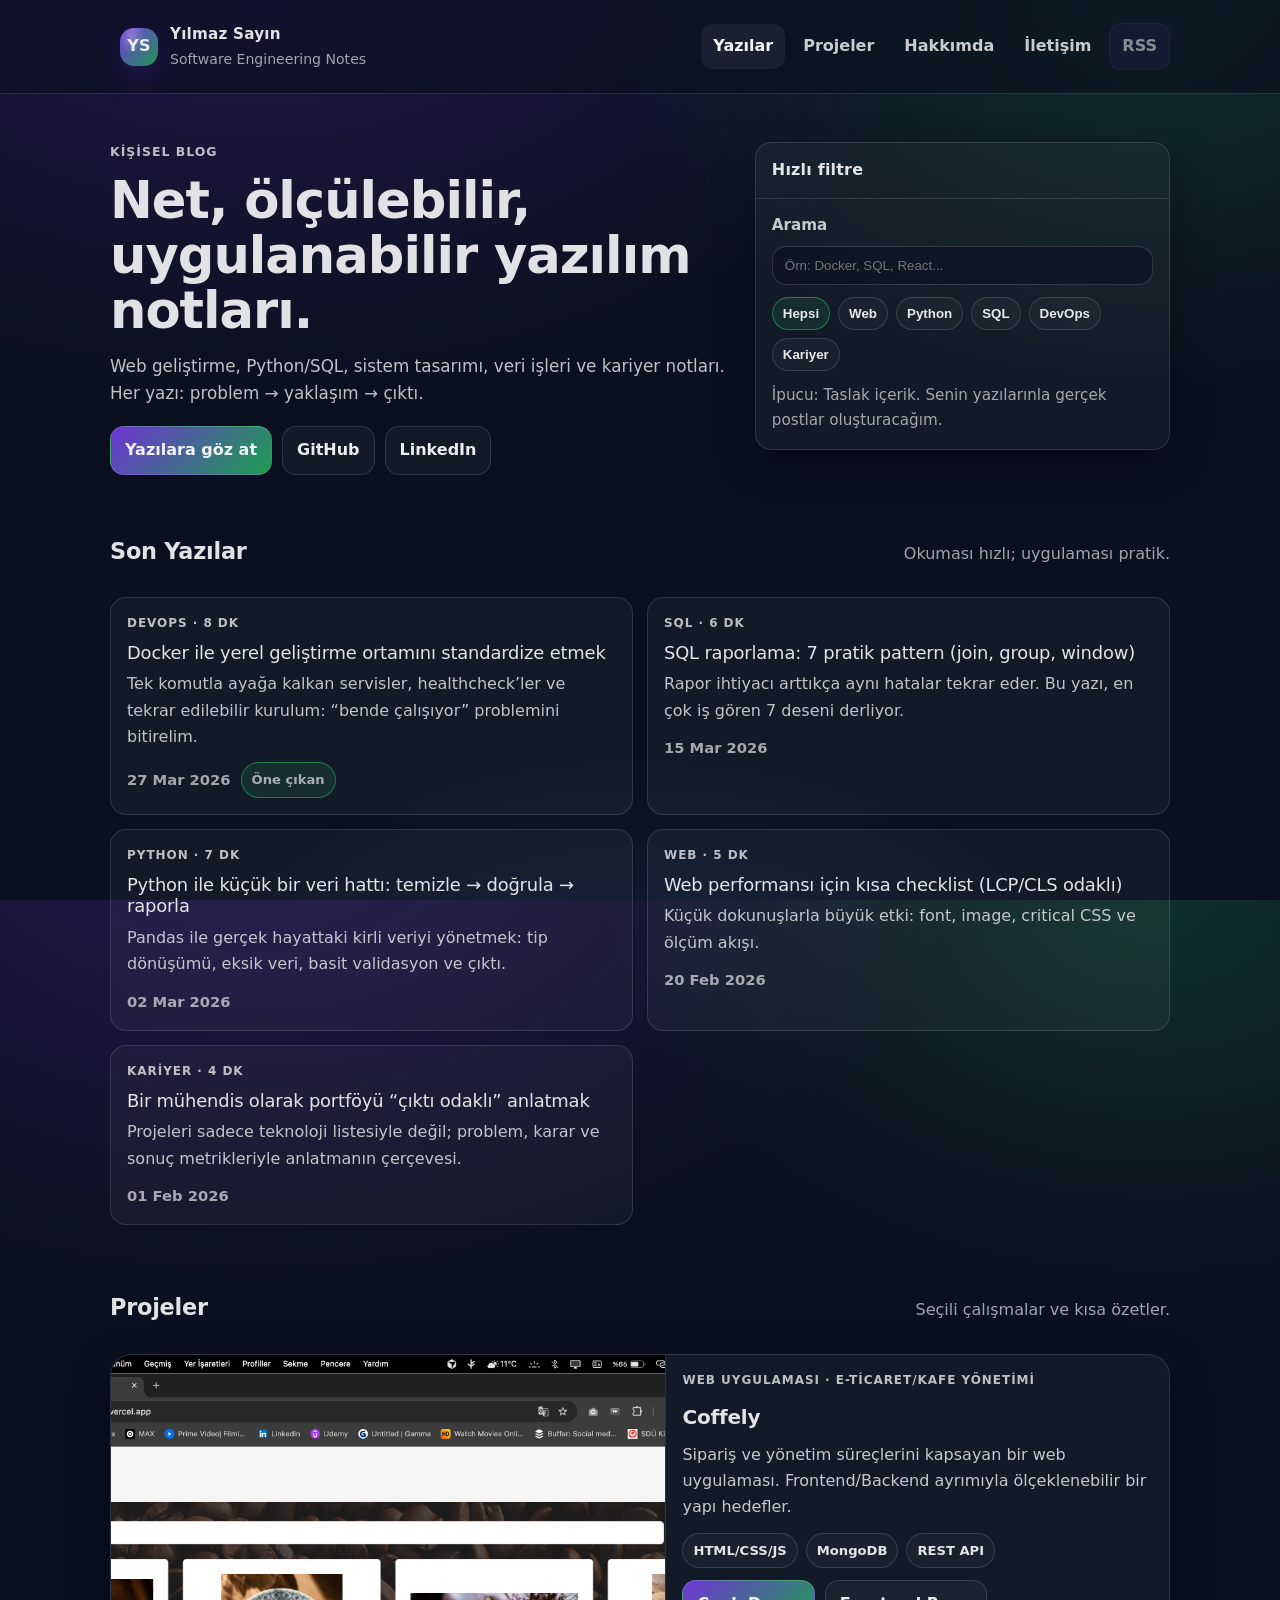
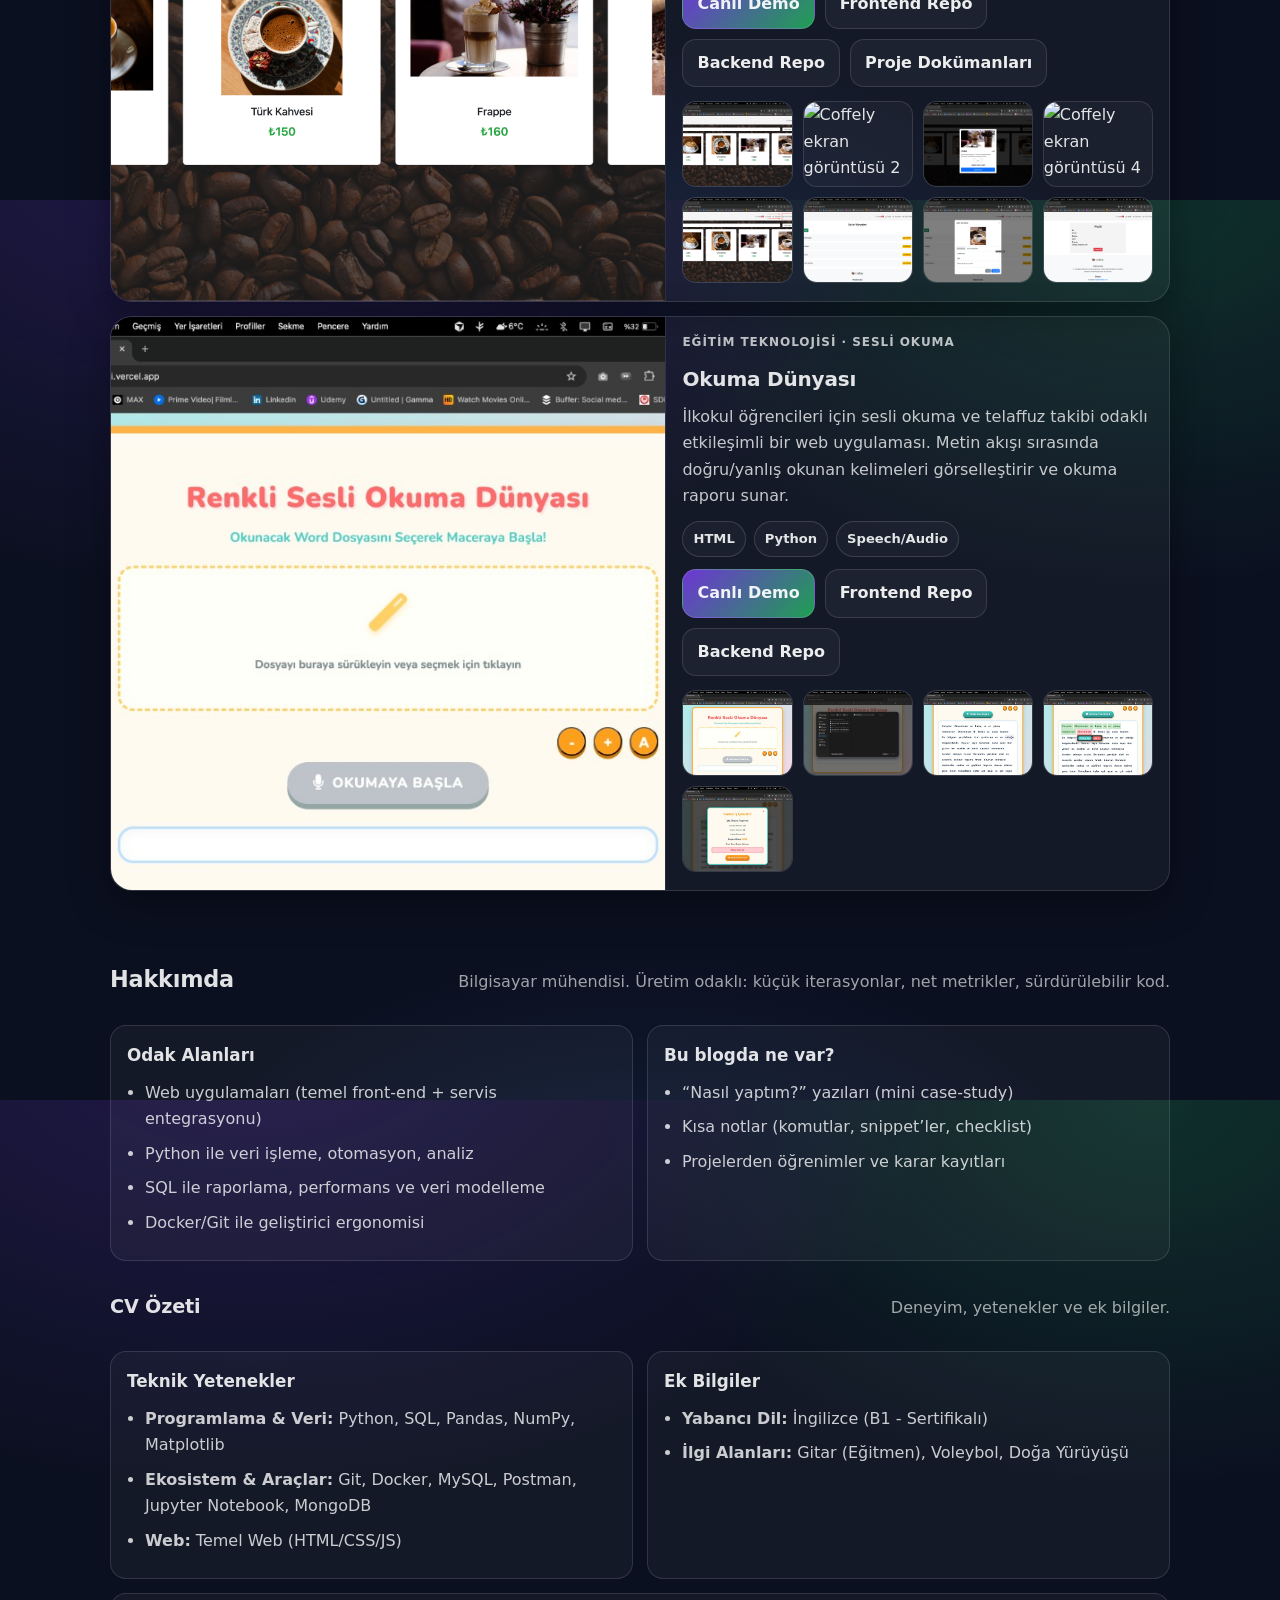
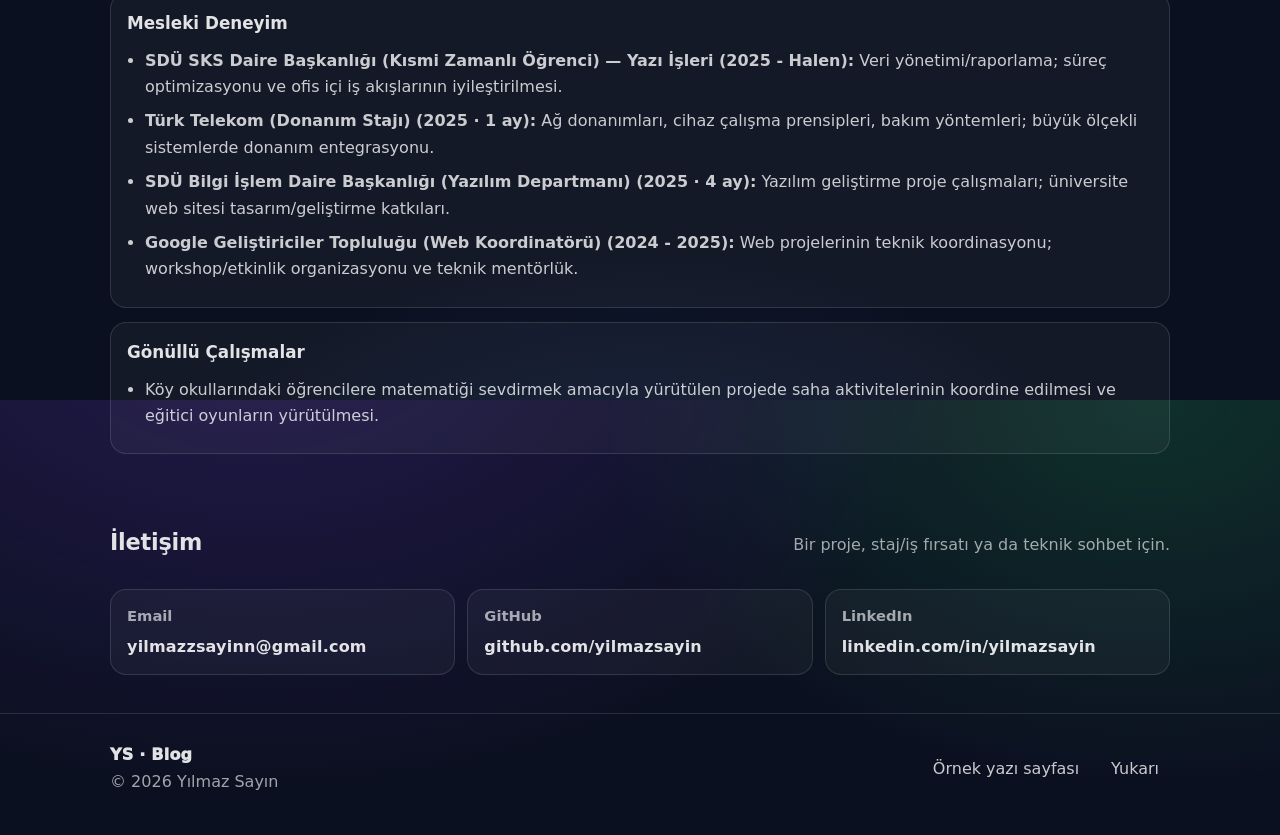
==== blog/index.html @ c6aad38f "Add files via upload" ====
<!doctype html>
<html lang="tr">
  <head>
    <meta charset="UTF-8" />
    <meta name="viewport" content="width=device-width, initial-scale=1.0" />
    <meta name="color-scheme" content="dark light" />
    <meta name="theme-color" content="#0b1020" />
    <meta
      name="description"
      content="Yılmaz Sayın’ın kişisel blogu — yazılım, veri, sistemler ve üretkenlik notları."
    />
    <title>Yılmaz Sayın | Blog</title>
    <link rel="stylesheet" href="./styles.css" />
  </head>
  <body>
    <a class="skip-link" href="#content">İçeriğe atla</a>

    <header class="topbar">
      <div class="container topbar__inner">
        <a class="brand" href="./index.html" aria-label="Ana sayfa">
          <span class="brand__mark">YS</span>
          <span class="brand__text">
            <strong>Yılmaz Sayın</strong>
            <span>Software Engineering Notes</span>
          </span>
        </a>

        <nav class="nav" aria-label="Site menüsü">
          <a class="nav__link is-active" href="./index.html">Yazılar</a>
          <a class="nav__link" href="#projects">Projeler</a>
          <a class="nav__link" href="#about">Hakkımda</a>
          <a class="nav__link" href="#contact">İletişim</a>
          <a class="nav__button" href="./rss.xml" aria-disabled="true" title="Taslak">
            RSS
          </a>
        </nav>
      </div>
    </header>

    <main id="content">
      <section class="hero">
        <div class="container hero__inner">
          <div class="hero__copy">
            <p class="kicker">Kişisel Blog</p>
            <h1>Net, ölçülebilir, uygulanabilir yazılım notları.</h1>
            <p class="lede">
              Web geliştirme, Python/SQL, sistem tasarımı, veri işleri ve kariyer notları.
              Her yazı: problem → yaklaşım → çıktı.
            </p>
            <div class="hero__cta">
              <a class="btn btn--primary" href="#posts">Yazılara göz at</a>
              <a class="btn" href="https://github.com/yilmazsayin" target="_blank" rel="noreferrer">
                GitHub
              </a>
              <a class="btn" href="https://linkedin.com/in/yilmazsayin" target="_blank" rel="noreferrer">
                LinkedIn
              </a>
            </div>
          </div>

          <aside class="hero__panel">
            <div class="panel">
              <div class="panel__title">Hızlı filtre</div>
              <div class="panel__body">
                <label class="field" for="q">
                  <span>Arama</span>
                  <input id="q" name="q" type="search" placeholder="Örn: Docker, SQL, React..." autocomplete="off" />
                </label>

                <div class="chips" aria-label="Etiketler">
                  <button class="chip is-active" data-tag="all" type="button">Hepsi</button>
                  <button class="chip" data-tag="web" type="button">Web</button>
                  <button class="chip" data-tag="python" type="button">Python</button>
                  <button class="chip" data-tag="sql" type="button">SQL</button>
                  <button class="chip" data-tag="devops" type="button">DevOps</button>
                  <button class="chip" data-tag="career" type="button">Kariyer</button>
                </div>

                <div class="panel__hint">
                  İpucu: Taslak içerik. Senin yazılarınla gerçek postlar oluşturacağım.
                </div>
              </div>
            </div>
          </aside>
        </div>
      </section>

      <section id="posts" class="section">
        <div class="container">
          <div class="section__head">
            <h2>Son Yazılar</h2>
            <p class="muted">Okuması hızlı; uygulaması pratik.</p>
          </div>

          <div class="post-grid" id="postGrid" aria-live="polite"></div>
        </div>
      </section>

      <section id="projects" class="section">
        <div class="container">
          <div class="section__head">
            <h2>Projeler</h2>
            <p class="muted">Seçili çalışmalar ve kısa özetler.</p>
          </div>

          <div class="project-grid">
            <article class="project-card">
              <div class="project-card__media">
                <img
                  src="./assets/coffely/1.png"
                  width="1200"
                  height="630"
                  alt="Coffely uygulaması ekran görüntüsü"
                  loading="lazy"
                />
              </div>
              <div class="project-card__body">
                <div class="project-card__kicker">Web Uygulaması · E-Ticaret/Kafe Yönetimi</div>
                <h3 class="project-card__title">Coffely</h3>
                <p class="project-card__desc">
                  Sipariş ve yönetim süreçlerini kapsayan bir web uygulaması. Frontend/Backend ayrımıyla ölçeklenebilir bir yapı hedefler.
                </p>
                <div class="project-card__meta">
                  <span class="badge">HTML/CSS/JS</span>
                  <span class="badge">MongoDB</span>
                  <span class="badge">REST API</span>
                </div>
                <div class="project-card__actions">
                  <a class="btn btn--primary" href="https://coffely-fe.vercel.app/" target="_blank" rel="noreferrer">
                    Canlı Demo
                  </a>
                  <a class="btn" href="https://github.com/yilmazsayin/CoffelyFE" target="_blank" rel="noreferrer">
                    Frontend Repo
                  </a>
                  <a class="btn" href="https://github.com/yilmazsayin/CoffelyBE" target="_blank" rel="noreferrer">
                    Backend Repo
                  </a>
                  <a class="btn" href="https://github.com/yilmazsayin/Coffely" target="_blank" rel="noreferrer">
                    Proje Dokümanları
                  </a>
                </div>

                <div class="project-gallery" aria-label="Coffely ekran görüntüleri">
                  <a class="project-gallery__item" href="./assets/coffely/1.png">
                    <img src="./assets/coffely/1.png" alt="Coffely ekran görüntüsü 1" loading="lazy" />
                  </a>
                  <a class="project-gallery__item" href="./assets/coffely/2.png">
                    <img src="./assets/coffely/2.png" alt="Coffely ekran görüntüsü 2" loading="lazy" />
                  </a>
                  <a class="project-gallery__item" href="./assets/coffely/3.png">
                    <img src="./assets/coffely/3.png" alt="Coffely ekran görüntüsü 3" loading="lazy" />
                  </a>
                  <a class="project-gallery__item" href="./assets/coffely/4.png">
                    <img src="./assets/coffely/4.png" alt="Coffely ekran görüntüsü 4" loading="lazy" />
                  </a>
                  <a class="project-gallery__item" href="./assets/coffely/5.png">
                    <img src="./assets/coffely/5.png" alt="Coffely ekran görüntüsü 5" loading="lazy" />
                  </a>
                  <a class="project-gallery__item" href="./assets/coffely/6.png">
                    <img src="./assets/coffely/6.png" alt="Coffely ekran görüntüsü 6" loading="lazy" />
                  </a>
                  <a class="project-gallery__item" href="./assets/coffely/7.png">
                    <img src="./assets/coffely/7.png" alt="Coffely ekran görüntüsü 7" loading="lazy" />
                  </a>
                  <a class="project-gallery__item" href="./assets/coffely/8.png">
                    <img src="./assets/coffely/8.png" alt="Coffely ekran görüntüsü 8" loading="lazy" />
                  </a>
                </div>
              </div>
            </article>

            <article class="project-card">
              <div class="project-card__media">
                <img
                  src="./assets/okumadunyasi/1.png"
                  width="1200"
                  height="630"
                  alt="Okuma Dünyası uygulaması ekran görüntüsü"
                  loading="lazy"
                />
              </div>
              <div class="project-card__body">
                <div class="project-card__kicker">Eğitim Teknolojisi · Sesli Okuma</div>
                <h3 class="project-card__title">Okuma Dünyası</h3>
                <p class="project-card__desc">
                  İlkokul öğrencileri için sesli okuma ve telaffuz takibi odaklı etkileşimli bir web uygulaması.
                  Metin akışı sırasında doğru/yanlış okunan kelimeleri görselleştirir ve okuma raporu sunar.
                </p>
                <div class="project-card__meta">
                  <span class="badge">HTML</span>
                  <span class="badge">Python</span>
                  <span class="badge">Speech/Audio</span>
                </div>
                <div class="project-card__actions">
                  <a class="btn btn--primary" href="https://okumadunyasi.vercel.app/" target="_blank" rel="noreferrer">
                    Canlı Demo
                  </a>
                  <a class="btn" href="https://github.com/yilmazsayin/okumadunyasi" target="_blank" rel="noreferrer">
                    Frontend Repo
                  </a>
                  <a class="btn" href="https://github.com/yilmazsayin/okumadunyasiBE" target="_blank" rel="noreferrer">
                    Backend Repo
                  </a>
                </div>

                <div class="project-gallery" aria-label="Okuma Dünyası ekran görüntüleri">
                  <a class="project-gallery__item" href="./assets/okumadunyasi/1.png">
                    <img src="./assets/okumadunyasi/1.png" alt="Okuma Dünyası ekran görüntüsü 1" loading="lazy" />
                  </a>
                  <a class="project-gallery__item" href="./assets/okumadunyasi/2.png">
                    <img src="./assets/okumadunyasi/2.png" alt="Okuma Dünyası ekran görüntüsü 2" loading="lazy" />
                  </a>
                  <a class="project-gallery__item" href="./assets/okumadunyasi/3.png">
                    <img src="./assets/okumadunyasi/3.png" alt="Okuma Dünyası ekran görüntüsü 3" loading="lazy" />
                  </a>
                  <a class="project-gallery__item" href="./assets/okumadunyasi/4.png">
                    <img src="./assets/okumadunyasi/4.png" alt="Okuma Dünyası ekran görüntüsü 4" loading="lazy" />
                  </a>
                  <a class="project-gallery__item" href="./assets/okumadunyasi/5.png">
                    <img src="./assets/okumadunyasi/5.png" alt="Okuma Dünyası ekran görüntüsü 5" loading="lazy" />
                  </a>
                </div>
              </div>
            </article>
          </div>
        </div>
      </section>

      <section id="about" class="section section--alt">
        <div class="container">
          <div class="section__head">
            <h2>Hakkımda</h2>
            <p class="muted">
              Bilgisayar mühendisi. Üretim odaklı: küçük iterasyonlar, net metrikler, sürdürülebilir kod.
            </p>
          </div>

          <div class="two-col">
            <div class="card">
              <h3>Odak Alanları</h3>
              <ul class="list">
                <li>Web uygulamaları (temel front-end + servis entegrasyonu)</li>
                <li>Python ile veri işleme, otomasyon, analiz</li>
                <li>SQL ile raporlama, performans ve veri modelleme</li>
                <li>Docker/Git ile geliştirici ergonomisi</li>
              </ul>
            </div>

            <div class="card">
              <h3>Bu blogda ne var?</h3>
              <ul class="list">
                <li>“Nasıl yaptım?” yazıları (mini case-study)</li>
                <li>Kısa notlar (komutlar, snippet’ler, checklist)</li>
                <li>Projelerden öğrenimler ve karar kayıtları</li>
              </ul>
            </div>
          </div>

          <div class="section__head" style="margin-top: 18px;">
            <h2 style="font-size: 1.2rem; margin: 0;">CV Özeti</h2>
            <p class="muted">Deneyim, yetenekler ve ek bilgiler.</p>
          </div>

          <div class="two-col">
            <div class="card">
              <h3>Teknik Yetenekler</h3>
              <ul class="list">
                <li>
                  <strong>Programlama & Veri:</strong> Python, SQL, Pandas, NumPy, Matplotlib
                </li>
                <li>
                  <strong>Ekosistem & Araçlar:</strong> Git, Docker, MySQL, Postman, Jupyter Notebook, MongoDB
                </li>
                <li><strong>Web:</strong> Temel Web (HTML/CSS/JS)</li>
              </ul>
            </div>

            <div class="card">
              <h3>Ek Bilgiler</h3>
              <ul class="list">
                <li><strong>Yabancı Dil:</strong> İngilizce (B1 - Sertifikalı)</li>
                <li><strong>İlgi Alanları:</strong> Gitar (Eğitmen), Voleybol, Doğa Yürüyüşü</li>
              </ul>
            </div>
          </div>

          <div class="card" style="margin-top: 14px;">
            <h3>Mesleki Deneyim</h3>
            <ul class="list">
              <li>
                <strong>SDÜ SKS Daire Başkanlığı (Kısmi Zamanlı Öğrenci) — Yazı İşleri (2025 - Halen):</strong>
                Veri yönetimi/raporlama; süreç optimizasyonu ve ofis içi iş akışlarının iyileştirilmesi.
              </li>
              <li>
                <strong>Türk Telekom (Donanım Stajı) (2025 · 1 ay):</strong>
                Ağ donanımları, cihaz çalışma prensipleri, bakım yöntemleri; büyük ölçekli sistemlerde donanım entegrasyonu.
              </li>
              <li>
                <strong>SDÜ Bilgi İşlem Daire Başkanlığı (Yazılım Departmanı) (2025 · 4 ay):</strong>
                Yazılım geliştirme proje çalışmaları; üniversite web sitesi tasarım/geliştirme katkıları.
              </li>
              <li>
                <strong>Google Geliştiriciler Topluluğu (Web Koordinatörü) (2024 - 2025):</strong>
                Web projelerinin teknik koordinasyonu; workshop/etkinlik organizasyonu ve teknik mentörlük.
              </li>
            </ul>
          </div>

          <div class="card" style="margin-top: 14px;">
            <h3>Gönüllü Çalışmalar</h3>
            <ul class="list">
              <li>
                Köy okullarındaki öğrencilere matematiği sevdirmek amacıyla yürütülen projede saha aktivitelerinin koordine edilmesi
                ve eğitici oyunların yürütülmesi.
              </li>
            </ul>
          </div>
        </div>
      </section>

      <section id="contact" class="section">
        <div class="container">
          <div class="section__head">
            <h2>İletişim</h2>
            <p class="muted">Bir proje, staj/iş fırsatı ya da teknik sohbet için.</p>
          </div>

          <div class="contact-card">
            <a class="contact-card__item" href="mailto:yilmazzsayinn@gmail.com">
              <span class="contact-card__label">Email</span>
              <span class="contact-card__value">yilmazzsayinn@gmail.com</span>
            </a>
            <a class="contact-card__item" href="https://github.com/yilmazsayin" target="_blank" rel="noreferrer">
              <span class="contact-card__label">GitHub</span>
              <span class="contact-card__value">github.com/yilmazsayin</span>
            </a>
            <a class="contact-card__item" href="https://linkedin.com/in/yilmazsayin" target="_blank" rel="noreferrer">
              <span class="contact-card__label">LinkedIn</span>
              <span class="contact-card__value">linkedin.com/in/yilmazsayin</span>
            </a>
          </div>
        </div>
      </section>
    </main>

    <footer class="footer">
      <div class="container footer__inner">
        <div class="footer__left">
          <div class="footer__brand">YS · Blog</div>
          <div class="muted">© <span id="year"></span> Yılmaz Sayın</div>
        </div>
        <div class="footer__right">
          <a class="footer__link" href="./post.html">Örnek yazı sayfası</a>
          <a class="footer__link" href="#content">Yukarı</a>
        </div>
      </div>
    </footer>

    <div class="lightbox" id="lightbox" hidden>
      <button class="lightbox__backdrop" id="lightboxBackdrop" type="button" aria-label="Kapat"></button>
      <div class="lightbox__dialog" role="dialog" aria-modal="true" aria-label="Proje görseli">
        <button class="lightbox__close" id="lightboxClose" type="button" aria-label="Kapat">×</button>
        <img class="lightbox__image" id="lightboxImage" src="" alt="" />
        <div class="lightbox__toolbar">
          <button class="lightbox__nav" id="lightboxPrev" type="button" aria-label="Önceki görsel">←</button>
          <span class="lightbox__counter" id="lightboxCounter">1 / 1</span>
          <button class="lightbox__nav" id="lightboxNext" type="button" aria-label="Sonraki görsel">→</button>
        </div>
      </div>
    </div>

    <script src="./script.js" defer></script>
  </body>
</html>
---- blog/styles.css ----
:root {
  --bg: #0b1020;
  --panel: rgba(255, 255, 255, 0.05);
  --panel2: rgba(255, 255, 255, 0.07);
  --border: rgba(255, 255, 255, 0.12);
  --text: rgba(255, 255, 255, 0.88);
  --muted: rgba(255, 255, 255, 0.62);
  --accent: #7c3aed;
  --accent2: #22c55e;
  --shadow: 0 12px 40px rgba(0, 0, 0, 0.35);
  --radius: 16px;
  --max: 1060px;
}

* {
  box-sizing: border-box;
}

html,
body {
  height: 100%;
}

body {
  margin: 0;
  font-family: ui-sans-serif, system-ui, -apple-system, Segoe UI, Roboto, Helvetica, Arial, "Apple Color Emoji",
    "Segoe UI Emoji";
  color: var(--text);
  background:
    radial-gradient(1200px 800px at 20% -10%, rgba(124, 58, 237, 0.22), transparent 60%),
    radial-gradient(1000px 700px at 90% 0%, rgba(34, 197, 94, 0.18), transparent 55%),
    radial-gradient(900px 600px at 50% 120%, rgba(59, 130, 246, 0.14), transparent 55%),
    var(--bg);
  line-height: 1.65;
}

a {
  color: inherit;
}

.container {
  width: min(92vw, var(--max));
  margin: 0 auto;
}

.skip-link {
  position: absolute;
  left: -9999px;
  top: 8px;
  background: #000;
  color: #fff;
  padding: 10px 12px;
  border-radius: 12px;
  z-index: 1000;
}
.skip-link:focus {
  left: 12px;
}

.topbar {
  position: sticky;
  top: 0;
  z-index: 50;
  backdrop-filter: blur(14px);
  background: rgba(11, 16, 32, 0.62);
  border-bottom: 1px solid var(--border);
}

.topbar__inner {
  display: flex;
  align-items: center;
  justify-content: space-between;
  gap: 14px;
  padding: 14px 0;
}

.brand {
  display: inline-flex;
  align-items: center;
  gap: 12px;
  text-decoration: none;
  border-radius: 14px;
  padding: 8px 10px;
}
.brand:hover {
  background: rgba(255, 255, 255, 0.05);
}
.brand__mark {
  width: 38px;
  height: 38px;
  display: grid;
  place-items: center;
  border-radius: 14px;
  background:
    radial-gradient(60% 80% at 30% 20%, rgba(255, 255, 255, 0.28), transparent 60%),
    linear-gradient(135deg, rgba(124, 58, 237, 0.95), rgba(34, 197, 94, 0.75));
  box-shadow: 0 14px 30px rgba(124, 58, 237, 0.18);
  font-weight: 900;
  letter-spacing: 0.2px;
}
.brand__text {
  display: flex;
  flex-direction: column;
  gap: 1px;
}
.brand__text strong {
  font-size: 0.95rem;
  letter-spacing: 0.2px;
}
.brand__text span {
  font-size: 0.88rem;
  color: var(--muted);
}

.nav {
  display: flex;
  align-items: center;
  gap: 6px;
  flex-wrap: wrap;
  justify-content: flex-end;
}

.nav__link {
  text-decoration: none;
  padding: 9px 12px;
  border-radius: 12px;
  font-weight: 750;
  color: rgba(255, 255, 255, 0.78);
  transition: background 0.2s, color 0.2s;
}
.nav__link:hover,
.nav__link.is-active {
  color: rgba(255, 255, 255, 0.95);
  background: rgba(255, 255, 255, 0.06);
}

.nav__button {
  text-decoration: none;
  padding: 9px 12px;
  border-radius: 12px;
  font-weight: 850;
  background: rgba(124, 58, 237, 0.14);
  border: 1px solid rgba(124, 58, 237, 0.26);
  color: rgba(255, 255, 255, 0.92);
}
.nav__button[aria-disabled="true"] {
  opacity: 0.55;
  cursor: not-allowed;
}

.hero {
  padding: 48px 0 22px 0;
}
.hero__inner {
  display: grid;
  grid-template-columns: 1.2fr 0.8fr;
  gap: 22px;
  align-items: start;
}

.kicker {
  color: rgba(255, 255, 255, 0.72);
  font-weight: 850;
  letter-spacing: 0.08em;
  text-transform: uppercase;
  font-size: 0.78rem;
  margin: 0 0 10px 0;
}

h1 {
  font-size: clamp(2rem, 4vw, 3.2rem);
  line-height: 1.08;
  margin: 0 0 14px 0;
  letter-spacing: -0.02em;
}

.lede {
  color: rgba(255, 255, 255, 0.74);
  font-size: 1.05rem;
  margin: 0 0 18px 0;
}

.hero__cta {
  display: flex;
  flex-wrap: wrap;
  gap: 10px;
}

.btn {
  display: inline-flex;
  align-items: center;
  justify-content: center;
  gap: 10px;
  padding: 10px 14px;
  border-radius: 14px;
  text-decoration: none;
  font-weight: 850;
  border: 1px solid var(--border);
  background: rgba(255, 255, 255, 0.04);
  color: rgba(255, 255, 255, 0.92);
  transition: transform 0.15s, background 0.15s, border-color 0.15s;
}
.btn:hover {
  transform: translateY(-1px);
  background: rgba(255, 255, 255, 0.06);
}
.btn--primary {
  background: linear-gradient(135deg, rgba(124, 58, 237, 0.88), rgba(34, 197, 94, 0.78));
  border-color: rgba(255, 255, 255, 0.14);
}

.panel {
  background: rgba(255, 255, 255, 0.04);
  border: 1px solid var(--border);
  border-radius: var(--radius);
  box-shadow: var(--shadow);
  overflow: hidden;
}
.panel__title {
  padding: 14px 16px;
  border-bottom: 1px solid var(--border);
  font-weight: 900;
  letter-spacing: 0.2px;
}
.panel__body {
  padding: 14px 16px 16px 16px;
}
.panel__hint {
  margin-top: 12px;
  color: var(--muted);
  font-size: 0.95rem;
}

.field {
  display: grid;
  gap: 8px;
}
.field span {
  color: rgba(255, 255, 255, 0.76);
  font-weight: 800;
  font-size: 0.95rem;
}
.field input {
  width: 100%;
  padding: 11px 12px;
  border-radius: 14px;
  border: 1px solid rgba(255, 255, 255, 0.14);
  background: rgba(11, 16, 32, 0.55);
  color: rgba(255, 255, 255, 0.92);
  outline: none;
}
.field input:focus {
  border-color: rgba(124, 58, 237, 0.6);
  box-shadow: 0 0 0 4px rgba(124, 58, 237, 0.18);
}

.chips {
  display: flex;
  flex-wrap: wrap;
  gap: 8px;
  margin-top: 12px;
}
.chip {
  border: 1px solid rgba(255, 255, 255, 0.14);
  background: rgba(255, 255, 255, 0.03);
  color: rgba(255, 255, 255, 0.9);
  padding: 8px 10px;
  border-radius: 999px;
  font-weight: 850;
  cursor: pointer;
}
.chip:hover {
  background: rgba(255, 255, 255, 0.06);
}
.chip.is-active {
  border-color: rgba(34, 197, 94, 0.55);
  background: rgba(34, 197, 94, 0.12);
}

.section {
  padding: 28px 0;
}
.section--alt {
  padding: 34px 0;
}
.section__head {
  display: flex;
  align-items: baseline;
  justify-content: space-between;
  gap: 10px;
  flex-wrap: wrap;
  margin-bottom: 14px;
}
.section__head h2 {
  margin: 0;
  font-size: 1.4rem;
  letter-spacing: -0.01em;
}
.muted {
  color: var(--muted);
}

.post-grid {
  display: grid;
  grid-template-columns: repeat(12, 1fr);
  gap: 14px;
}

.project-grid {
  display: grid;
  grid-template-columns: 1fr;
  gap: 14px;
}

.project-card {
  display: grid;
  grid-template-columns: 1.05fr 0.95fr;
  gap: 0;
  background: rgba(255, 255, 255, 0.04);
  border: 1px solid var(--border);
  border-radius: calc(var(--radius) + 6px);
  overflow: hidden;
  box-shadow: var(--shadow);
}

.project-card__media {
  background:
    radial-gradient(70% 60% at 30% 20%, rgba(124, 58, 237, 0.35), transparent 60%),
    radial-gradient(70% 60% at 70% 80%, rgba(34, 197, 94, 0.25), transparent 55%),
    rgba(11, 16, 32, 0.5);
  border-right: 1px solid rgba(255, 255, 255, 0.1);
  min-height: 220px;
}
.project-card__media img {
  width: 100%;
  height: 100%;
  display: block;
  object-fit: cover;
}

.project-card__body {
  padding: 16px 16px 18px 16px;
}
.project-card__kicker {
  color: rgba(255, 255, 255, 0.72);
  font-weight: 900;
  letter-spacing: 0.08em;
  text-transform: uppercase;
  font-size: 0.75rem;
}
.project-card__title {
  margin: 10px 0 8px 0;
  font-size: 1.25rem;
  letter-spacing: -0.01em;
}
.project-card__desc {
  margin: 0 0 12px 0;
  color: rgba(255, 255, 255, 0.76);
}
.project-card__meta {
  display: flex;
  flex-wrap: wrap;
  gap: 8px;
  margin-bottom: 12px;
}
.project-card__actions {
  display: flex;
  flex-wrap: wrap;
  gap: 10px;
}
.project-card__note {
  margin: 12px 0 0 0;
  font-size: 0.95rem;
}

.project-gallery {
  display: grid;
  grid-template-columns: repeat(4, 1fr);
  gap: 10px;
  margin-top: 14px;
}
.project-gallery__item {
  border-radius: 14px;
  overflow: hidden;
  border: 1px solid rgba(255, 255, 255, 0.12);
  background: rgba(255, 255, 255, 0.03);
  text-decoration: none;
  transition: transform 0.15s, border-color 0.15s, background 0.15s;
}
.project-gallery__item:hover {
  transform: translateY(-1px);
  border-color: rgba(34, 197, 94, 0.45);
  background: rgba(255, 255, 255, 0.05);
}
.project-gallery__item img {
  width: 100%;
  height: 84px;
  display: block;
  object-fit: cover;
}

.lightbox[hidden] {
  display: none;
}

.lightbox {
  position: fixed;
  inset: 0;
  z-index: 120;
}

.lightbox__backdrop {
  position: absolute;
  inset: 0;
  border: 0;
  width: 100%;
  height: 100%;
  background: rgba(2, 6, 23, 0.82);
  cursor: zoom-out;
}

.lightbox__dialog {
  position: relative;
  width: min(92vw, 1080px);
  margin: 3.2vh auto 0 auto;
  border-radius: 16px;
  border: 1px solid rgba(255, 255, 255, 0.14);
  background: rgba(10, 14, 28, 0.98);
  box-shadow: var(--shadow);
  padding: 12px;
}

.lightbox__image {
  width: 100%;
  max-height: 78vh;
  object-fit: contain;
  border-radius: 12px;
  display: block;
  background: #020617;
}

.lightbox__close {
  position: absolute;
  top: 8px;
  right: 8px;
  width: 38px;
  height: 38px;
  border-radius: 10px;
  border: 1px solid rgba(255, 255, 255, 0.2);
  background: rgba(2, 6, 23, 0.72);
  color: #fff;
  font-size: 1.5rem;
  line-height: 1;
  cursor: pointer;
}

.lightbox__toolbar {
  display: flex;
  align-items: center;
  justify-content: center;
  gap: 12px;
  margin-top: 10px;
}

.lightbox__nav {
  min-width: 46px;
  height: 38px;
  border-radius: 10px;
  border: 1px solid rgba(255, 255, 255, 0.2);
  background: rgba(255, 255, 255, 0.05);
  color: #fff;
  font-size: 1rem;
  font-weight: 900;
  cursor: pointer;
}

.lightbox__counter {
  min-width: 76px;
  text-align: center;
  color: rgba(255, 255, 255, 0.86);
  font-weight: 800;
}

.post-card {
  grid-column: span 6;
  background: rgba(255, 255, 255, 0.04);
  border: 1px solid var(--border);
  border-radius: var(--radius);
  padding: 16px;
  text-decoration: none;
  transition: transform 0.15s, border-color 0.15s, background 0.15s;
}
.post-card:hover {
  transform: translateY(-2px);
  background: rgba(255, 255, 255, 0.06);
  border-color: rgba(124, 58, 237, 0.42);
}
.post-card__kicker {
  color: rgba(255, 255, 255, 0.72);
  font-weight: 900;
  letter-spacing: 0.08em;
  text-transform: uppercase;
  font-size: 0.75rem;
}
.post-card__title {
  margin: 8px 0 8px 0;
  font-size: 1.12rem;
  line-height: 1.2;
  letter-spacing: -0.01em;
}
.post-card__excerpt {
  margin: 0 0 12px 0;
  color: rgba(255, 255, 255, 0.74);
}
.post-card__meta {
  display: flex;
  align-items: center;
  gap: 10px;
  color: var(--muted);
  font-weight: 750;
  font-size: 0.92rem;
}
.badge {
  display: inline-flex;
  align-items: center;
  gap: 8px;
  padding: 6px 10px;
  border-radius: 999px;
  border: 1px solid rgba(255, 255, 255, 0.14);
  background: rgba(255, 255, 255, 0.03);
  font-weight: 900;
  font-size: 0.82rem;
}
.badge--accent {
  border-color: rgba(34, 197, 94, 0.5);
  background: rgba(34, 197, 94, 0.12);
}

.two-col {
  display: grid;
  grid-template-columns: 1fr 1fr;
  gap: 14px;
}
.card {
  background: rgba(255, 255, 255, 0.04);
  border: 1px solid var(--border);
  border-radius: var(--radius);
  padding: 16px;
}
.card h3 {
  margin: 0 0 10px 0;
  font-size: 1.05rem;
}
.list {
  margin: 0;
  padding-left: 18px;
}
.list li {
  margin: 8px 0;
  color: rgba(255, 255, 255, 0.78);
}

.contact-card {
  display: grid;
  grid-template-columns: repeat(3, 1fr);
  gap: 12px;
}
.contact-card__item {
  text-decoration: none;
  background: rgba(255, 255, 255, 0.04);
  border: 1px solid var(--border);
  border-radius: var(--radius);
  padding: 14px 16px;
  transition: transform 0.15s, border-color 0.15s, background 0.15s;
}
.contact-card__item:hover {
  transform: translateY(-2px);
  background: rgba(255, 255, 255, 0.06);
  border-color: rgba(34, 197, 94, 0.42);
}
.contact-card__label {
  display: block;
  color: var(--muted);
  font-weight: 850;
  font-size: 0.92rem;
}
.contact-card__value {
  display: block;
  margin-top: 6px;
  font-weight: 900;
  letter-spacing: 0.2px;
}

.footer {
  padding: 28px 0 40px 0;
  border-top: 1px solid var(--border);
  margin-top: 10px;
}
.footer__inner {
  display: flex;
  align-items: center;
  justify-content: space-between;
  gap: 12px;
  flex-wrap: wrap;
}
.footer__brand {
  font-weight: 950;
  letter-spacing: 0.2px;
}
.footer__right {
  display: flex;
  gap: 10px;
  flex-wrap: wrap;
}
.footer__link {
  text-decoration: none;
  padding: 8px 10px;
  border-radius: 12px;
  color: rgba(255, 255, 255, 0.78);
  border: 1px solid transparent;
}
.footer__link:hover {
  border-color: rgba(255, 255, 255, 0.12);
  background: rgba(255, 255, 255, 0.04);
  color: rgba(255, 255, 255, 0.92);
}

/* Article page */
.article {
  background: rgba(255, 255, 255, 0.04);
  border: 1px solid var(--border);
  border-radius: calc(var(--radius) + 4px);
  padding: 18px;
  box-shadow: var(--shadow);
}
.article__head h1 {
  margin-top: 8px;
  font-size: clamp(1.7rem, 3.3vw, 2.6rem);
}
.article__meta {
  display: flex;
  align-items: center;
  gap: 10px;
  flex-wrap: wrap;
  margin-top: 10px;
}
.dot {
  color: rgba(255, 255, 255, 0.28);
}
.article__body {
  margin-top: 18px;
  color: rgba(255, 255, 255, 0.82);
}
.article__body h2 {
  margin-top: 22px;
  margin-bottom: 10px;
  font-size: 1.2rem;
  letter-spacing: -0.01em;
}
.article__body pre {
  background: rgba(11, 16, 32, 0.65);
  border: 1px solid rgba(255, 255, 255, 0.14);
  border-radius: 14px;
  padding: 14px;
  overflow-x: auto;
}
.article__body code {
  font-family: ui-monospace, SFMono-Regular, Menlo, Monaco, Consolas, "Liberation Mono", "Courier New", monospace;
  font-size: 0.95rem;
}
.callout {
  background: rgba(34, 197, 94, 0.08);
  border: 1px solid rgba(34, 197, 94, 0.22);
  border-radius: 14px;
  padding: 12px 14px;
}
.article__foot {
  display: flex;
  gap: 10px;
  flex-wrap: wrap;
  margin-top: 18px;
}

@media (max-width: 900px) {
  .hero__inner {
    grid-template-columns: 1fr;
  }
  .project-card {
    grid-template-columns: 1fr;
  }
  .project-card__media {
    border-right: none;
    border-bottom: 1px solid rgba(255, 255, 255, 0.1);
    min-height: 200px;
  }
  .project-gallery {
    grid-template-columns: repeat(3, 1fr);
  }
  .contact-card {
    grid-template-columns: 1fr;
  }
}

@media (max-width: 720px) {
  .post-card {
    grid-column: span 12;
  }
  .two-col {
    grid-template-columns: 1fr;
  }
  .project-gallery {
    grid-template-columns: repeat(2, 1fr);
  }
  .lightbox__dialog {
    width: 95vw;
    margin-top: 1.5vh;
  }
  .lightbox__image {
    max-height: 74vh;
  }
}
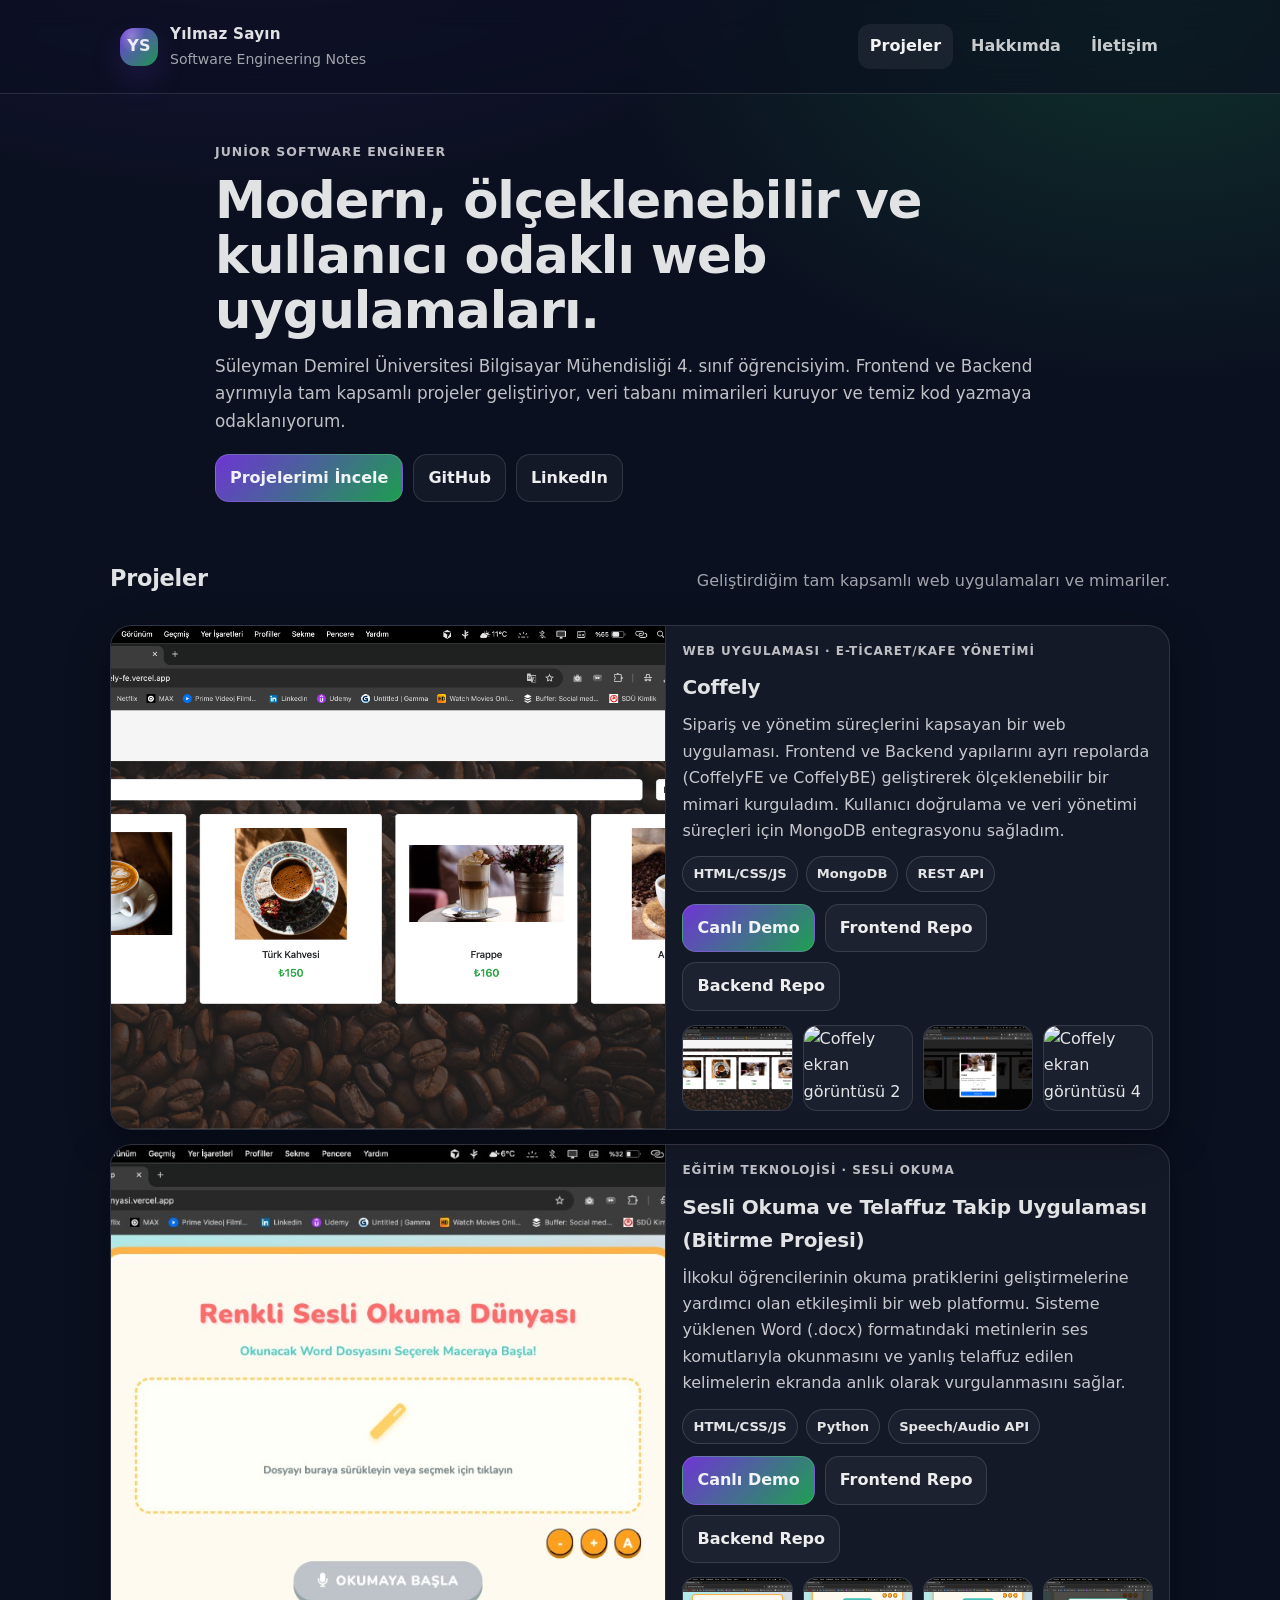
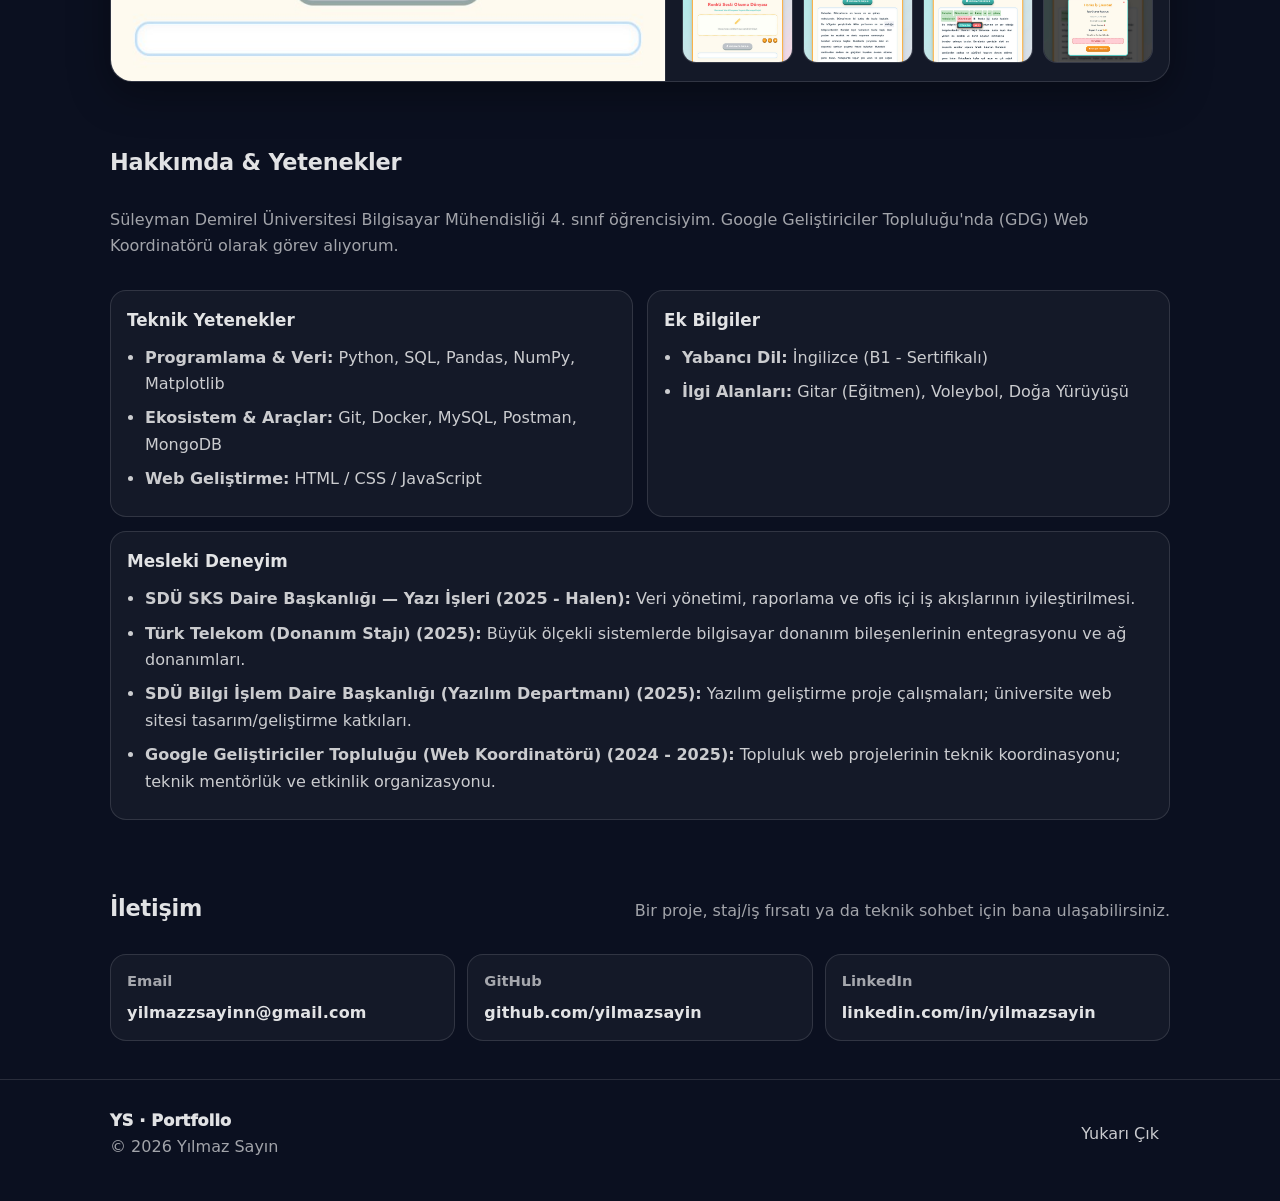
==== commit e128ef0c: "Add files via upload" ====
--- a/blog/index.html
+++ b/blog/index.html
@@ -7,9 +7,9 @@
     <meta name="theme-color" content="#0b1020" />
     <meta
       name="description"
-      content="Yılmaz Sayın’ın kişisel blogu — yazılım, veri, sistemler ve üretkenlik notları."
+      content="Yılmaz Sayın | Junior Software Engineer Portfolyosu"
     />
-    <title>Yılmaz Sayın | Blog</title>
+    <title>Yılmaz Sayın | Software Engineer</title>
     <link rel="stylesheet" href="./styles.css" />
   </head>
   <body>
@@ -26,29 +26,24 @@
         </a>
 
         <nav class="nav" aria-label="Site menüsü">
-          <a class="nav__link is-active" href="./index.html">Yazılar</a>
-          <a class="nav__link" href="#projects">Projeler</a>
+          <a class="nav__link is-active" href="#projects">Projeler</a>
           <a class="nav__link" href="#about">Hakkımda</a>
           <a class="nav__link" href="#contact">İletişim</a>
-          <a class="nav__button" href="./rss.xml" aria-disabled="true" title="Taslak">
-            RSS
-          </a>
         </nav>
       </div>
     </header>
 
     <main id="content">
       <section class="hero">
-        <div class="container hero__inner">
+        <div class="container hero__inner" style="grid-template-columns: 1fr; max-width: 850px;">
           <div class="hero__copy">
-            <p class="kicker">Kişisel Blog</p>
-            <h1>Net, ölçülebilir, uygulanabilir yazılım notları.</h1>
+            <p class="kicker">Junior Software Engineer</p>
+            <h1>Modern, ölçeklenebilir ve kullanıcı odaklı web uygulamaları.</h1>
             <p class="lede">
-              Web geliştirme, Python/SQL, sistem tasarımı, veri işleri ve kariyer notları.
-              Her yazı: problem → yaklaşım → çıktı.
+              Süleyman Demirel Üniversitesi Bilgisayar Mühendisliği 4. sınıf öğrencisiyim. Frontend ve Backend ayrımıyla tam kapsamlı projeler geliştiriyor, veri tabanı mimarileri kuruyor ve temiz kod yazmaya odaklanıyorum.
             </p>
             <div class="hero__cta">
-              <a class="btn btn--primary" href="#posts">Yazılara göz at</a>
+              <a class="btn btn--primary" href="#projects">Projelerimi İncele</a>
               <a class="btn" href="https://github.com/yilmazsayin" target="_blank" rel="noreferrer">
                 GitHub
               </a>
@@ -57,42 +52,6 @@
               </a>
             </div>
           </div>
-
-          <aside class="hero__panel">
-            <div class="panel">
-              <div class="panel__title">Hızlı filtre</div>
-              <div class="panel__body">
-                <label class="field" for="q">
-                  <span>Arama</span>
-                  <input id="q" name="q" type="search" placeholder="Örn: Docker, SQL, React..." autocomplete="off" />
-                </label>
-
-                <div class="chips" aria-label="Etiketler">
-                  <button class="chip is-active" data-tag="all" type="button">Hepsi</button>
-                  <button class="chip" data-tag="web" type="button">Web</button>
-                  <button class="chip" data-tag="python" type="button">Python</button>
-                  <button class="chip" data-tag="sql" type="button">SQL</button>
-                  <button class="chip" data-tag="devops" type="button">DevOps</button>
-                  <button class="chip" data-tag="career" type="button">Kariyer</button>
-                </div>
-
-                <div class="panel__hint">
-                  İpucu: Taslak içerik. Senin yazılarınla gerçek postlar oluşturacağım.
-                </div>
-              </div>
-            </div>
-          </aside>
-        </div>
-      </section>
-
-      <section id="posts" class="section">
-        <div class="container">
-          <div class="section__head">
-            <h2>Son Yazılar</h2>
-            <p class="muted">Okuması hızlı; uygulaması pratik.</p>
-          </div>
-
-          <div class="post-grid" id="postGrid" aria-live="polite"></div>
         </div>
       </section>
 
@@ -100,7 +59,7 @@
         <div class="container">
           <div class="section__head">
             <h2>Projeler</h2>
-            <p class="muted">Seçili çalışmalar ve kısa özetler.</p>
+            <p class="muted">Geliştirdiğim tam kapsamlı web uygulamaları ve mimariler.</p>
           </div>
 
           <div class="project-grid">
@@ -118,7 +77,7 @@
                 <div class="project-card__kicker">Web Uygulaması · E-Ticaret/Kafe Yönetimi</div>
                 <h3 class="project-card__title">Coffely</h3>
                 <p class="project-card__desc">
-                  Sipariş ve yönetim süreçlerini kapsayan bir web uygulaması. Frontend/Backend ayrımıyla ölçeklenebilir bir yapı hedefler.
+                  Sipariş ve yönetim süreçlerini kapsayan bir web uygulaması. Frontend ve Backend yapılarını ayrı repolarda (CoffelyFE ve CoffelyBE) geliştirerek ölçeklenebilir bir mimari kurguladım. Kullanıcı doğrulama ve veri yönetimi süreçleri için MongoDB entegrasyonu sağladım.
                 </p>
                 <div class="project-card__meta">
                   <span class="badge">HTML/CSS/JS</span>
@@ -135,9 +94,6 @@
                   <a class="btn" href="https://github.com/yilmazsayin/CoffelyBE" target="_blank" rel="noreferrer">
                     Backend Repo
                   </a>
-                  <a class="btn" href="https://github.com/yilmazsayin/Coffely" target="_blank" rel="noreferrer">
-                    Proje Dokümanları
-                  </a>
                 </div>
 
                 <div class="project-gallery" aria-label="Coffely ekran görüntüleri">
@@ -152,18 +108,6 @@
                   </a>
                   <a class="project-gallery__item" href="./assets/coffely/4.png">
                     <img src="./assets/coffely/4.png" alt="Coffely ekran görüntüsü 4" loading="lazy" />
-                  </a>
-                  <a class="project-gallery__item" href="./assets/coffely/5.png">
-                    <img src="./assets/coffely/5.png" alt="Coffely ekran görüntüsü 5" loading="lazy" />
-                  </a>
-                  <a class="project-gallery__item" href="./assets/coffely/6.png">
-                    <img src="./assets/coffely/6.png" alt="Coffely ekran görüntüsü 6" loading="lazy" />
-                  </a>
-                  <a class="project-gallery__item" href="./assets/coffely/7.png">
-                    <img src="./assets/coffely/7.png" alt="Coffely ekran görüntüsü 7" loading="lazy" />
-                  </a>
-                  <a class="project-gallery__item" href="./assets/coffely/8.png">
-                    <img src="./assets/coffely/8.png" alt="Coffely ekran görüntüsü 8" loading="lazy" />
                   </a>
                 </div>
               </div>
@@ -181,15 +125,14 @@
               </div>
               <div class="project-card__body">
                 <div class="project-card__kicker">Eğitim Teknolojisi · Sesli Okuma</div>
-                <h3 class="project-card__title">Okuma Dünyası</h3>
+                <h3 class="project-card__title">Sesli Okuma ve Telaffuz Takip Uygulaması (Bitirme Projesi)</h3>
                 <p class="project-card__desc">
-                  İlkokul öğrencileri için sesli okuma ve telaffuz takibi odaklı etkileşimli bir web uygulaması.
-                  Metin akışı sırasında doğru/yanlış okunan kelimeleri görselleştirir ve okuma raporu sunar.
+                  İlkokul öğrencilerinin okuma pratiklerini geliştirmelerine yardımcı olan etkileşimli bir web platformu. Sisteme yüklenen Word (.docx) formatındaki metinlerin ses komutlarıyla okunmasını ve yanlış telaffuz edilen kelimelerin ekranda anlık olarak vurgulanmasını sağlar.
                 </p>
                 <div class="project-card__meta">
-                  <span class="badge">HTML</span>
+                  <span class="badge">HTML/CSS/JS</span>
                   <span class="badge">Python</span>
-                  <span class="badge">Speech/Audio</span>
+                  <span class="badge">Speech/Audio API</span>
                 </div>
                 <div class="project-card__actions">
                   <a class="btn btn--primary" href="https://okumadunyasi.vercel.app/" target="_blank" rel="noreferrer">
@@ -207,9 +150,6 @@
                   <a class="project-gallery__item" href="./assets/okumadunyasi/1.png">
                     <img src="./assets/okumadunyasi/1.png" alt="Okuma Dünyası ekran görüntüsü 1" loading="lazy" />
                   </a>
-                  <a class="project-gallery__item" href="./assets/okumadunyasi/2.png">
-                    <img src="./assets/okumadunyasi/2.png" alt="Okuma Dünyası ekran görüntüsü 2" loading="lazy" />
-                  </a>
                   <a class="project-gallery__item" href="./assets/okumadunyasi/3.png">
                     <img src="./assets/okumadunyasi/3.png" alt="Okuma Dünyası ekran görüntüsü 3" loading="lazy" />
                   </a>
@@ -229,36 +169,10 @@
       <section id="about" class="section section--alt">
         <div class="container">
           <div class="section__head">
-            <h2>Hakkımda</h2>
+            <h2>Hakkımda & Yetenekler</h2>
             <p class="muted">
-              Bilgisayar mühendisi. Üretim odaklı: küçük iterasyonlar, net metrikler, sürdürülebilir kod.
+              Süleyman Demirel Üniversitesi Bilgisayar Mühendisliği 4. sınıf öğrencisiyim. Google Geliştiriciler Topluluğu'nda (GDG) Web Koordinatörü olarak görev alıyorum.
             </p>
-          </div>
-
-          <div class="two-col">
-            <div class="card">
-              <h3>Odak Alanları</h3>
-              <ul class="list">
-                <li>Web uygulamaları (temel front-end + servis entegrasyonu)</li>
-                <li>Python ile veri işleme, otomasyon, analiz</li>
-                <li>SQL ile raporlama, performans ve veri modelleme</li>
-                <li>Docker/Git ile geliştirici ergonomisi</li>
-              </ul>
-            </div>
-
-            <div class="card">
-              <h3>Bu blogda ne var?</h3>
-              <ul class="list">
-                <li>“Nasıl yaptım?” yazıları (mini case-study)</li>
-                <li>Kısa notlar (komutlar, snippet’ler, checklist)</li>
-                <li>Projelerden öğrenimler ve karar kayıtları</li>
-              </ul>
-            </div>
-          </div>
-
-          <div class="section__head" style="margin-top: 18px;">
-            <h2 style="font-size: 1.2rem; margin: 0;">CV Özeti</h2>
-            <p class="muted">Deneyim, yetenekler ve ek bilgiler.</p>
           </div>
 
           <div class="two-col">
@@ -269,9 +183,9 @@
                   <strong>Programlama & Veri:</strong> Python, SQL, Pandas, NumPy, Matplotlib
                 </li>
                 <li>
-                  <strong>Ekosistem & Araçlar:</strong> Git, Docker, MySQL, Postman, Jupyter Notebook, MongoDB
+                  <strong>Ekosistem & Araçlar:</strong> Git, Docker, MySQL, Postman, MongoDB
                 </li>
-                <li><strong>Web:</strong> Temel Web (HTML/CSS/JS)</li>
+                <li><strong>Web Geliştirme:</strong> HTML / CSS / JavaScript</li>
               </ul>
             </div>
 
@@ -288,30 +202,20 @@
             <h3>Mesleki Deneyim</h3>
             <ul class="list">
               <li>
-                <strong>SDÜ SKS Daire Başkanlığı (Kısmi Zamanlı Öğrenci) — Yazı İşleri (2025 - Halen):</strong>
-                Veri yönetimi/raporlama; süreç optimizasyonu ve ofis içi iş akışlarının iyileştirilmesi.
-              </li>
-              <li>
-                <strong>Türk Telekom (Donanım Stajı) (2025 · 1 ay):</strong>
-                Ağ donanımları, cihaz çalışma prensipleri, bakım yöntemleri; büyük ölçekli sistemlerde donanım entegrasyonu.
-              </li>
-              <li>
-                <strong>SDÜ Bilgi İşlem Daire Başkanlığı (Yazılım Departmanı) (2025 · 4 ay):</strong>
+                <strong>SDÜ SKS Daire Başkanlığı — Yazı İşleri (2025 - Halen):</strong>
+                Veri yönetimi, raporlama ve ofis içi iş akışlarının iyileştirilmesi.
+              </li>
+              <li>
+                <strong>Türk Telekom (Donanım Stajı) (2025):</strong>
+                Büyük ölçekli sistemlerde bilgisayar donanım bileşenlerinin entegrasyonu ve ağ donanımları.
+              </li>
+              <li>
+                <strong>SDÜ Bilgi İşlem Daire Başkanlığı (Yazılım Departmanı) (2025):</strong>
                 Yazılım geliştirme proje çalışmaları; üniversite web sitesi tasarım/geliştirme katkıları.
               </li>
               <li>
                 <strong>Google Geliştiriciler Topluluğu (Web Koordinatörü) (2024 - 2025):</strong>
-                Web projelerinin teknik koordinasyonu; workshop/etkinlik organizasyonu ve teknik mentörlük.
-              </li>
-            </ul>
-          </div>
-
-          <div class="card" style="margin-top: 14px;">
-            <h3>Gönüllü Çalışmalar</h3>
-            <ul class="list">
-              <li>
-                Köy okullarındaki öğrencilere matematiği sevdirmek amacıyla yürütülen projede saha aktivitelerinin koordine edilmesi
-                ve eğitici oyunların yürütülmesi.
+                Topluluk web projelerinin teknik koordinasyonu; teknik mentörlük ve etkinlik organizasyonu.
               </li>
             </ul>
           </div>
@@ -322,7 +226,7 @@
         <div class="container">
           <div class="section__head">
             <h2>İletişim</h2>
-            <p class="muted">Bir proje, staj/iş fırsatı ya da teknik sohbet için.</p>
+            <p class="muted">Bir proje, staj/iş fırsatı ya da teknik sohbet için bana ulaşabilirsiniz.</p>
           </div>
 
           <div class="contact-card">
@@ -346,12 +250,11 @@
     <footer class="footer">
       <div class="container footer__inner">
         <div class="footer__left">
-          <div class="footer__brand">YS · Blog</div>
+          <div class="footer__brand">YS · Portfolio</div>
           <div class="muted">© <span id="year"></span> Yılmaz Sayın</div>
         </div>
         <div class="footer__right">
-          <a class="footer__link" href="./post.html">Örnek yazı sayfası</a>
-          <a class="footer__link" href="#content">Yukarı</a>
+          <a class="footer__link" href="#content">Yukarı Çık</a>
         </div>
       </div>
     </footer>
@@ -371,4 +274,4 @@
 
     <script src="./script.js" defer></script>
   </body>
-</html>
+</html>
--- a/blog/styles.css
+++ b/blog/styles.css
@@ -16,9 +16,9 @@
   box-sizing: border-box;
 }
 
-html,
-body {
-  height: 100%;
+html {
+  scroll-behavior: smooth; /* Tıklayınca aniden atlamak yerine yumuşakça kaymasını sağlar */
+  scroll-padding-top: 90px; /* Menünün yüksekliği kadar pay bırakır, yazılar menünün altında kalmaz */
 }
 
 body {
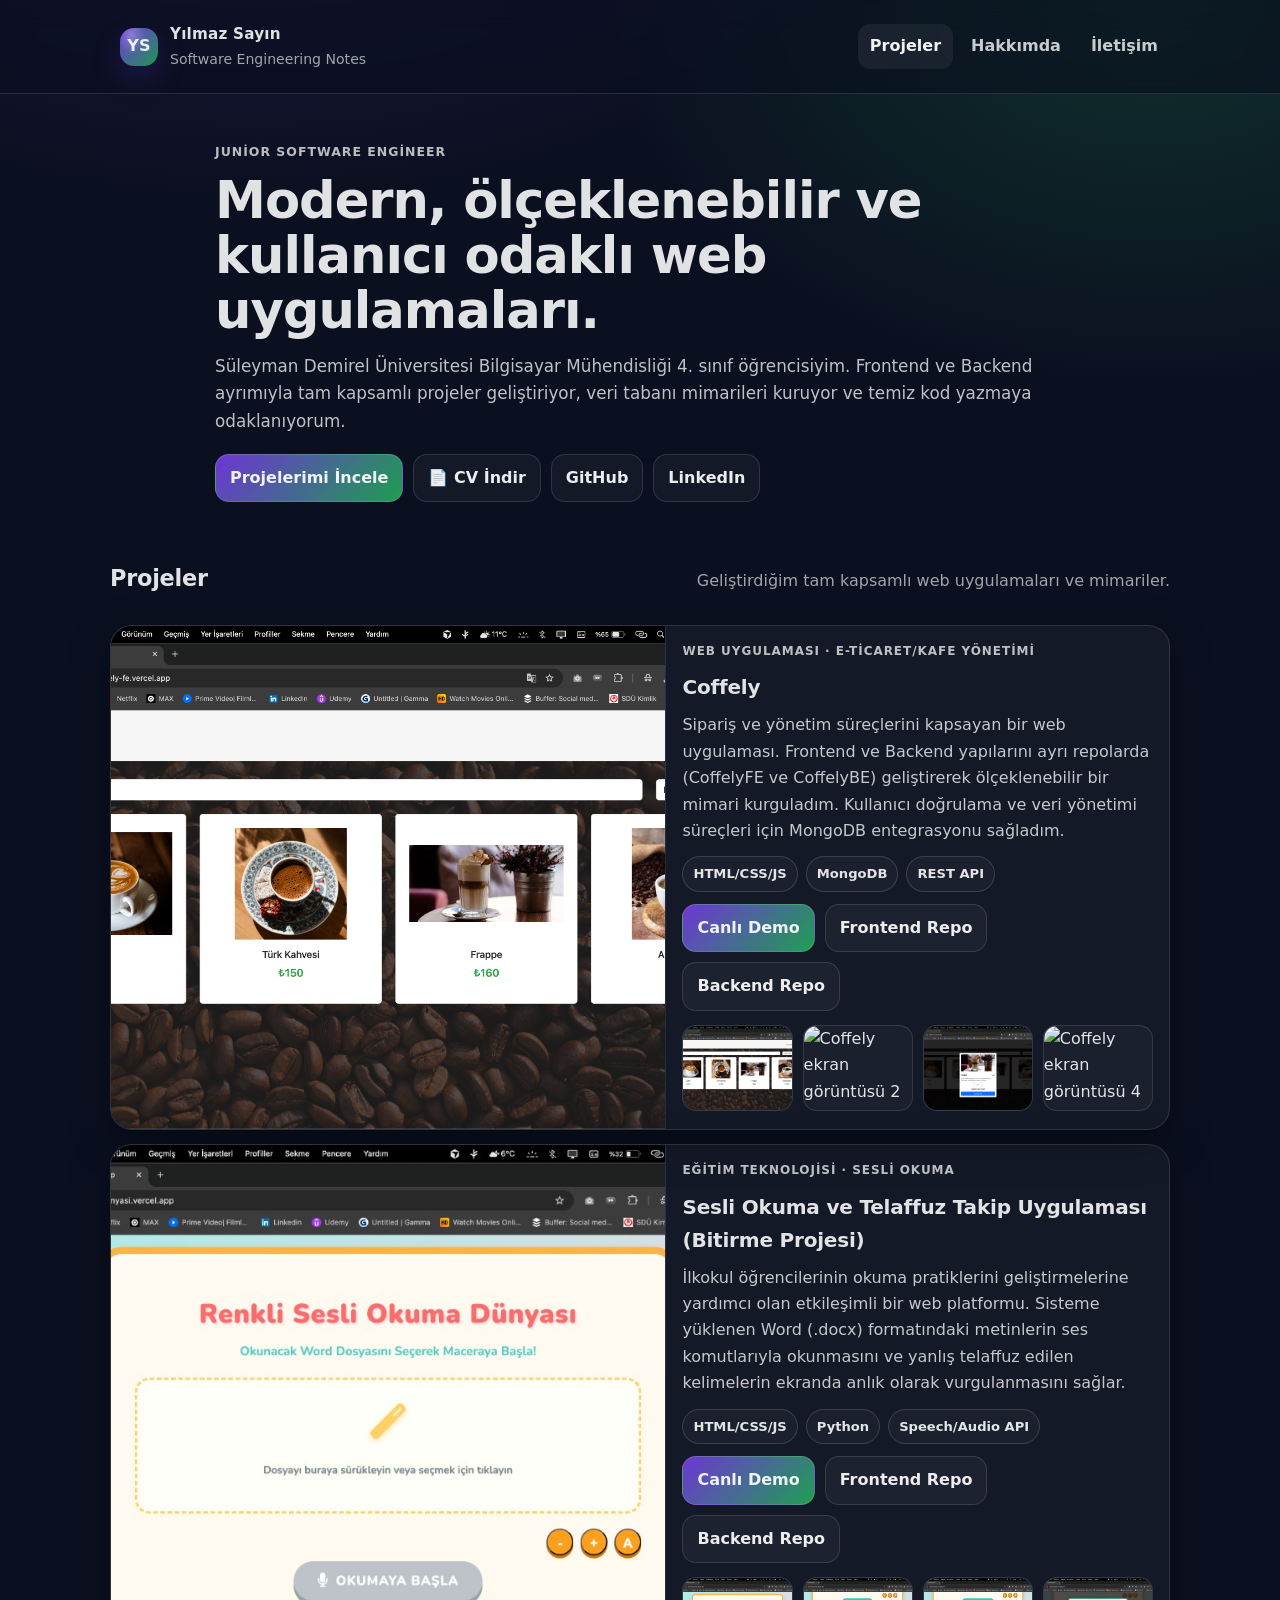
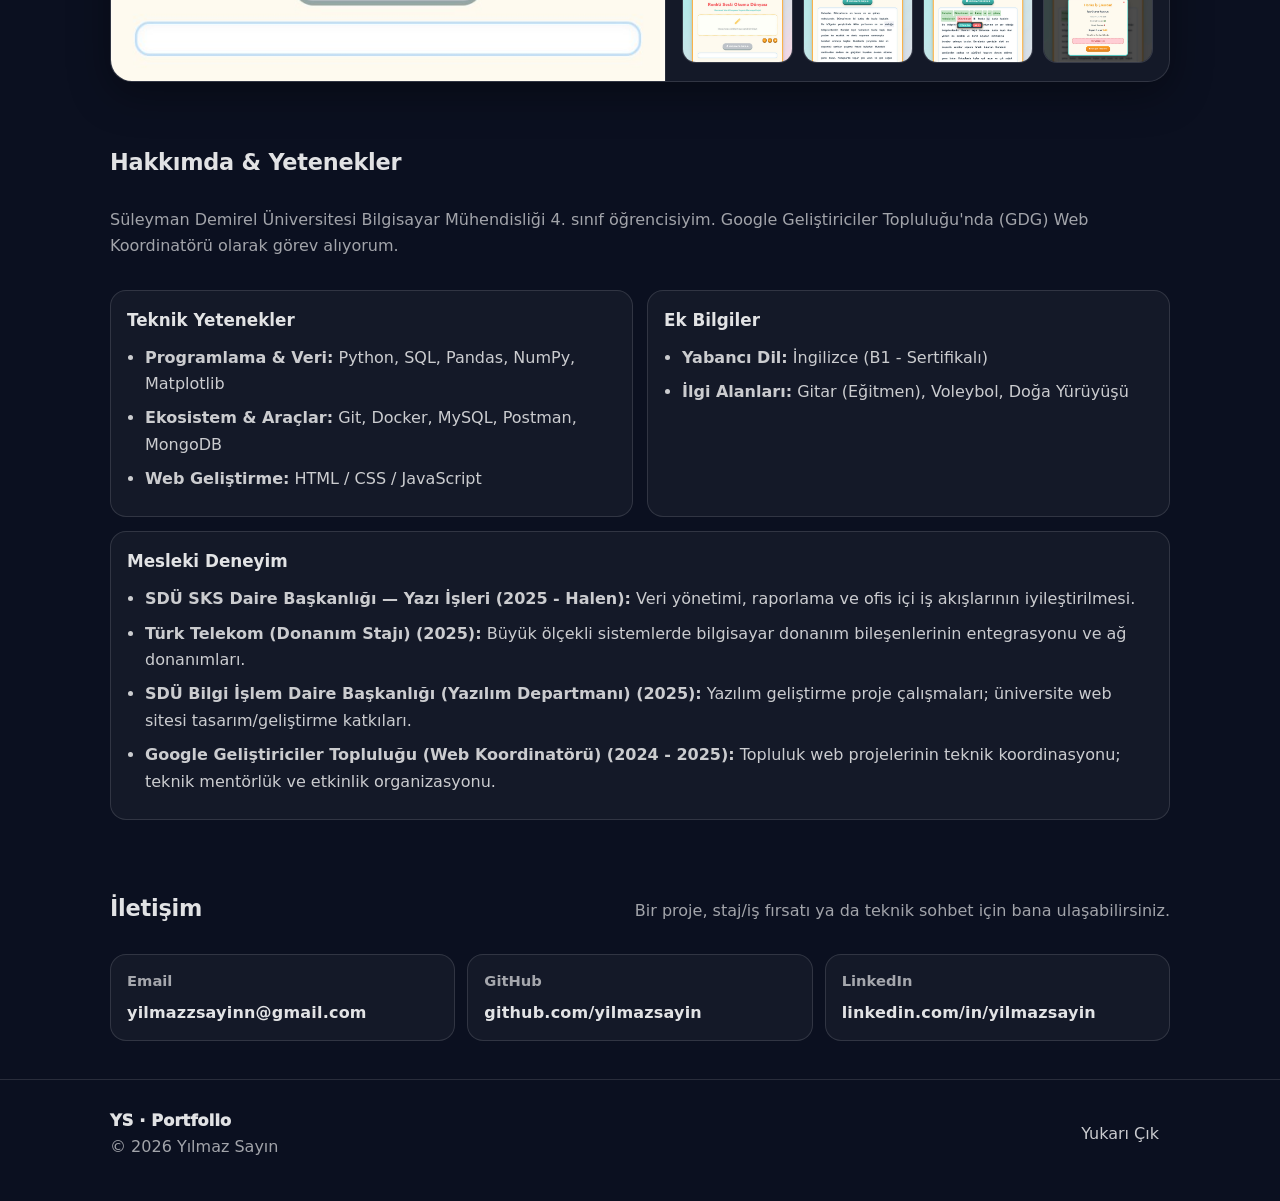
==== commit f8af2872: "Add files via upload" ====
--- a/blog/index.html
+++ b/blog/index.html
@@ -44,12 +44,17 @@
             </p>
             <div class="hero__cta">
               <a class="btn btn--primary" href="#projects">Projelerimi İncele</a>
-              <a class="btn" href="https://github.com/yilmazsayin" target="_blank" rel="noreferrer">
-                GitHub
-              </a>
-              <a class="btn" href="https://linkedin.com/in/yilmazsayin" target="_blank" rel="noreferrer">
-                LinkedIn
-              </a>
+  
+  <a class="btn" href="./assets/cv.pdf" target="_blank" download="Yilmaz_Sayin_CV.pdf">
+    📄 CV İndir
+  </a>
+  
+  <a class="btn" href="https://github.com/yilmazsayin" target="_blank" rel="noreferrer">
+    GitHub
+  </a>
+  <a class="btn" href="https://linkedin.com/in/yilmazsayin" target="_blank" rel="noreferrer">
+    LinkedIn
+  </a>
             </div>
           </div>
         </div>
